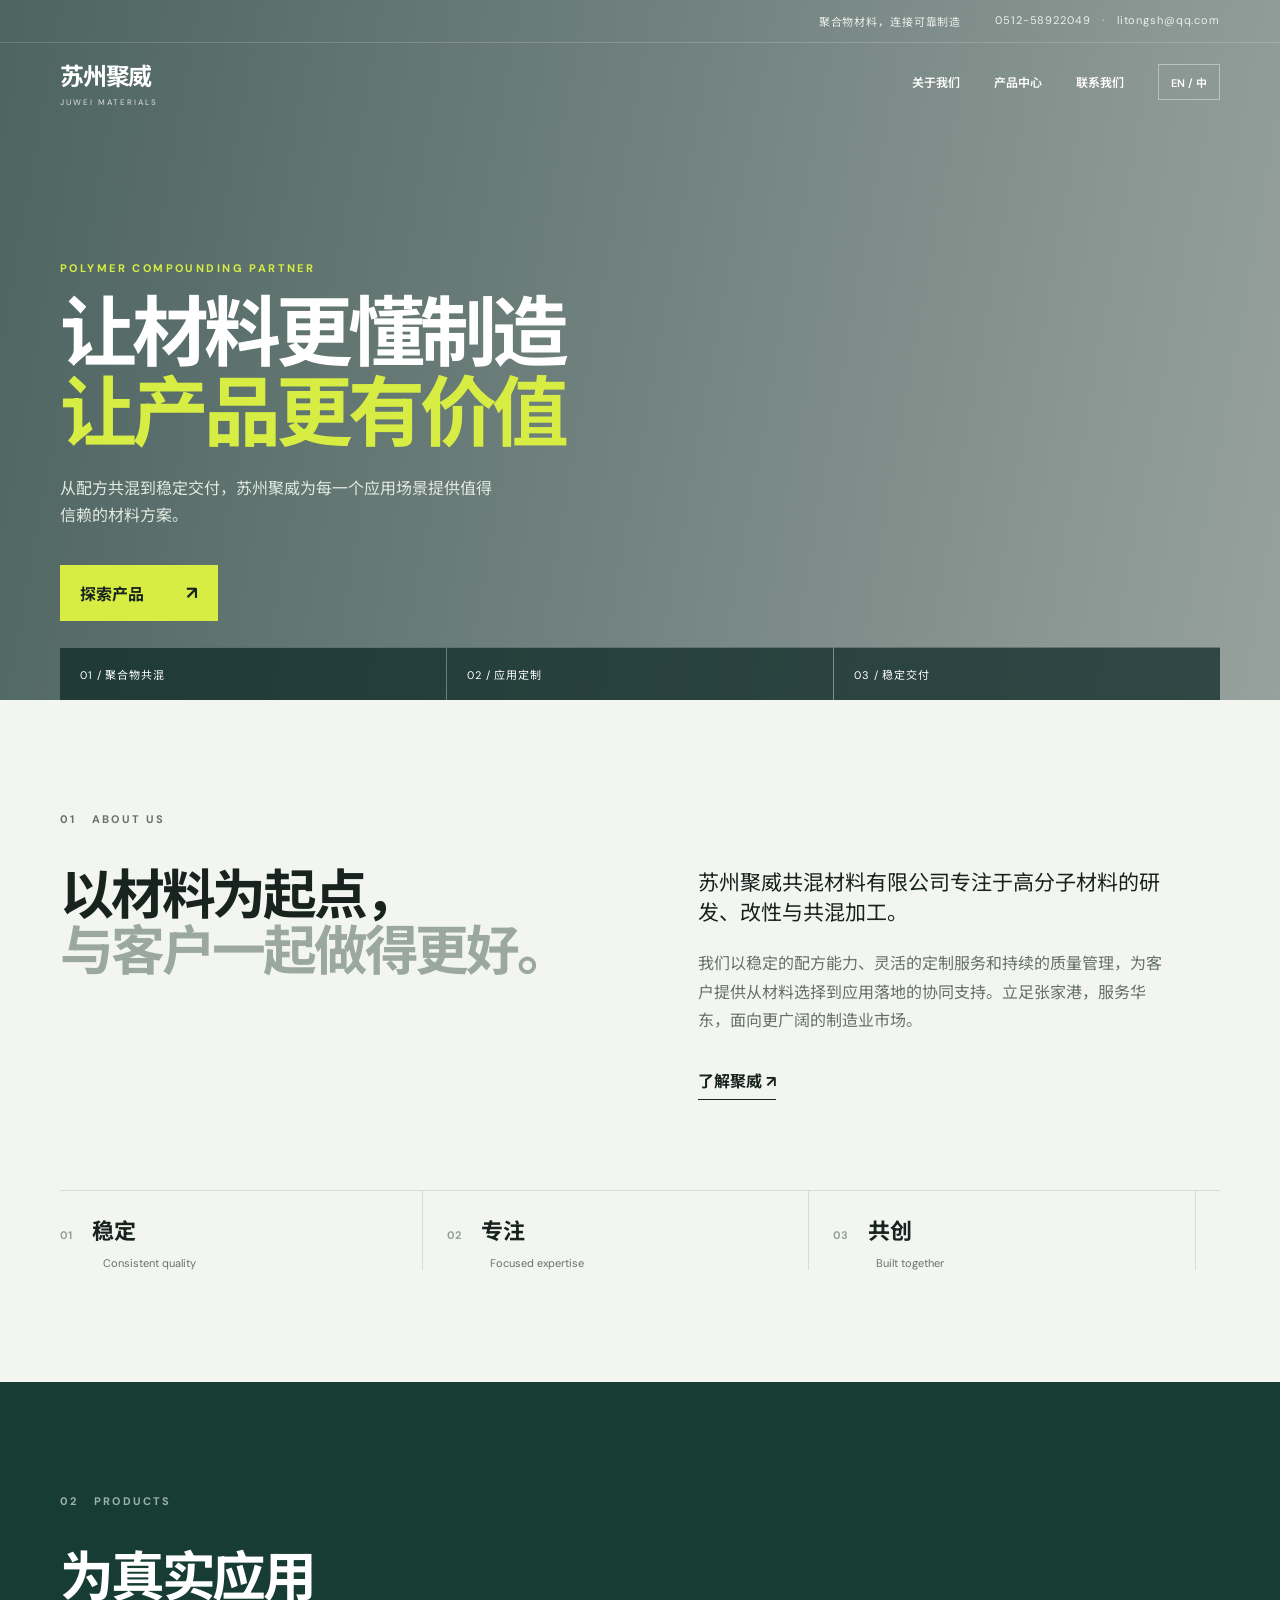
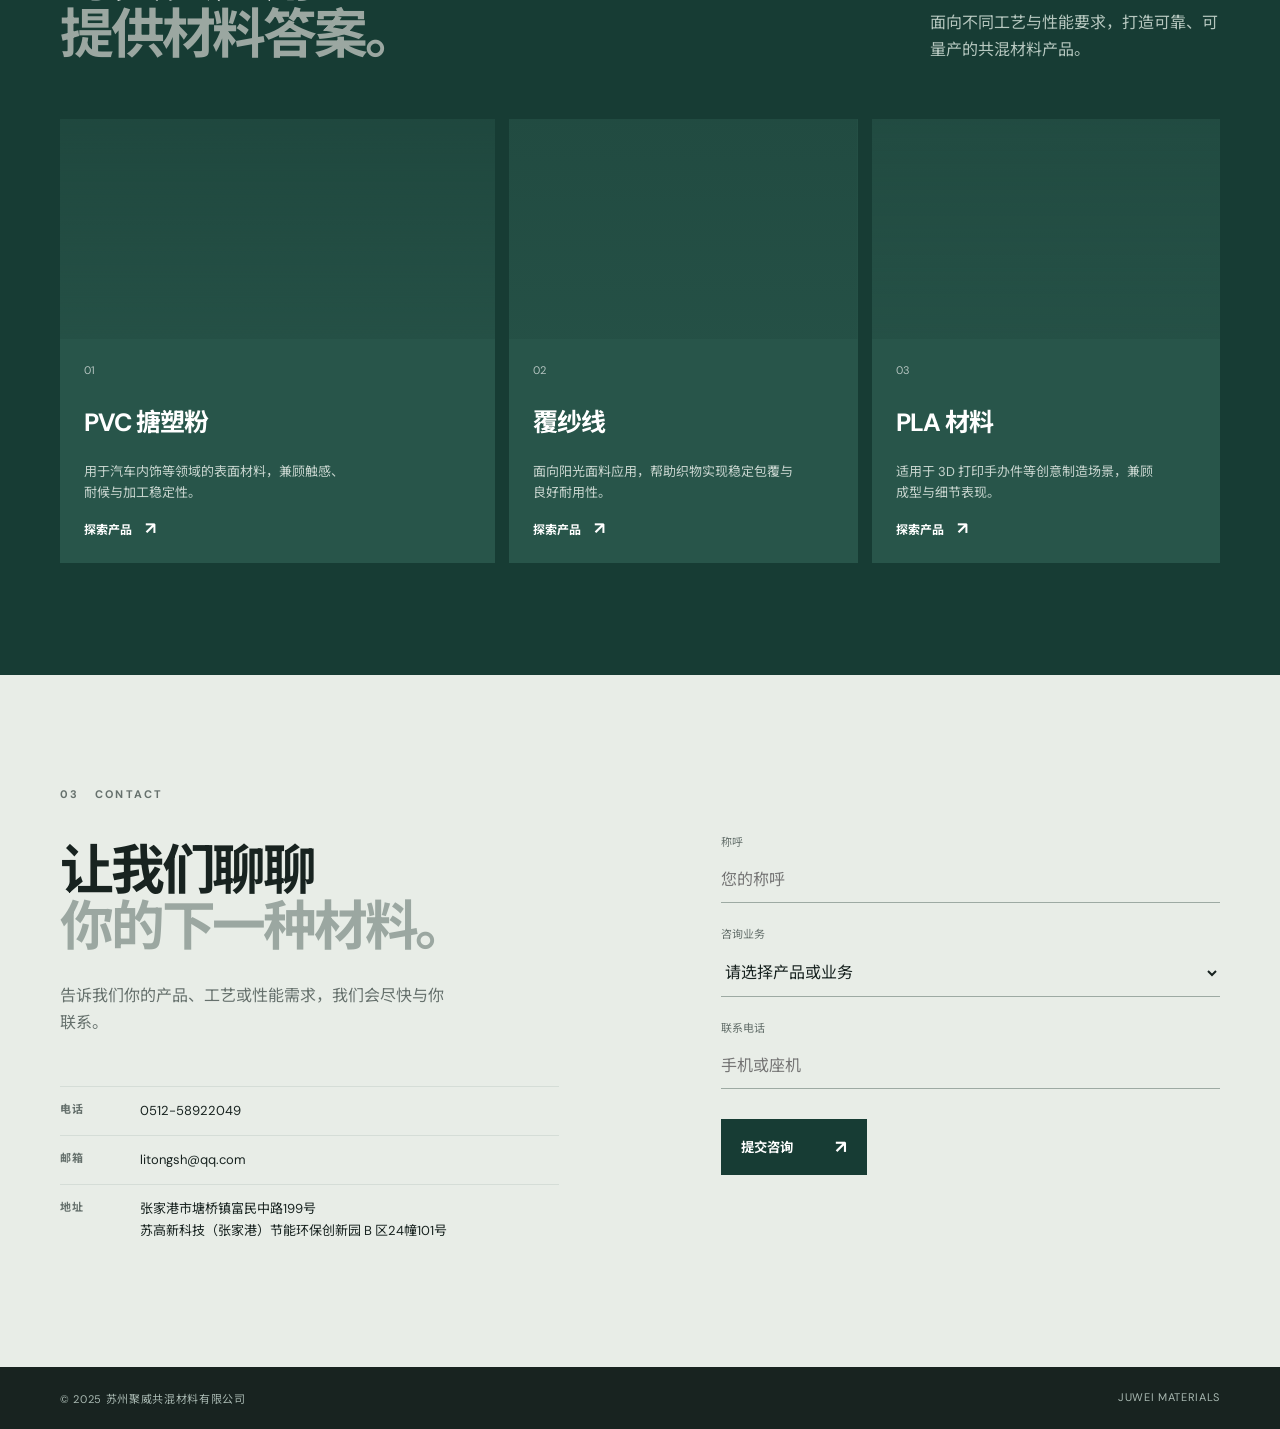
==== index.html @ 32080d35 "Add files via upload" ====
<!doctype html>
<html lang="zh-CN">
<head>
  <meta charset="utf-8" />
  <meta name="viewport" content="width=device-width, initial-scale=1" />
  <title>苏州聚威 | 聚合物共混解决方案</title>
  <meta name="description" content="苏州聚威共混材料有限公司，为汽车、家电、电子与阳光面料等领域提供可靠的聚合物共混材料解决方案。" />
  <link rel="preconnect" href="https://fonts.googleapis.com">
  <link rel="preconnect" href="https://fonts.gstatic.com" crossorigin>
  <link href="https://fonts.googleapis.com/css2?family=DM+Sans:wght@400;500;600;700&family=Noto+Sans+SC:wght@400;500;700;900&display=swap" rel="stylesheet">
  <link rel="stylesheet" href="styles.css" />
</head>
<body>
  <header class="site-header" id="top">
    <div class="topline"><span>聚合物材料，连接可靠制造</span><span>0512-58922049&nbsp;&nbsp; · &nbsp;&nbsp;litongsh@qq.com</span></div>
    <nav class="nav wrap">
      <a class="brand" href="#top">苏州聚威<span>JUWEI MATERIALS</span></a>
      <button class="menu-toggle" aria-label="打开菜单">☰</button>
      <div class="nav-links">
        <a href="#about" data-i18n="nav.about">关于我们</a><a href="#products" data-i18n="nav.products">产品中心</a><a href="#contact" data-i18n="nav.contact">联系我们</a>
        <button class="lang" id="langToggle">EN / 中</button>
      </div>
    </nav>
  </header>

  <main>
    <section class="hero">
      <div class="hero-overlay"></div><div class="wrap hero-inner">
        <p class="eyebrow">POLYMER COMPOUNDING PARTNER</p>
        <h1 data-i18n="hero.title">让材料更懂制造<br><em>让产品更有价值</em></h1>
        <p class="hero-copy" data-i18n="hero.copy">从配方共混到稳定交付，苏州聚威为每一个应用场景提供值得信赖的材料方案。</p>
        <a class="button button-light" href="#products" data-i18n="hero.cta">探索产品 <span>↗</span></a>
      </div>
      <div class="hero-stats wrap"><span data-i18n="stat.one">01 / 聚合物共混</span><span data-i18n="stat.two">02 / 应用定制</span><span data-i18n="stat.three">03 / 稳定交付</span></div>
    </section>

    <section class="intro wrap section" id="about">
      <div class="section-label">01&nbsp;&nbsp; ABOUT US</div>
      <div class="intro-grid"><h2 data-i18n="about.title">以材料为起点，<br><span>与客户一起做得更好。</span></h2><div><p class="lead" data-i18n="about.lead">苏州聚威共混材料有限公司专注于高分子材料的研发、改性与共混加工。</p><p data-i18n="about.body">我们以稳定的配方能力、灵活的定制服务和持续的质量管理，为客户提供从材料选择到应用落地的协同支持。立足张家港，服务华东，面向更广阔的制造业市场。</p><a class="text-link" href="#contact" data-i18n="about.link">了解聚威 <span>↗</span></a></div></div>
      <div class="values"><div><b>01</b><strong>稳定</strong><small>Consistent quality</small></div><div><b>02</b><strong>专注</strong><small>Focused expertise</small></div><div><b>03</b><strong>共创</strong><small>Built together</small></div></div>
    </section>

    <section class="products section" id="products"><div class="wrap"><div class="section-label light">02&nbsp;&nbsp; PRODUCTS</div><div class="products-head"><h2 data-i18n="products.title">为真实应用<br><span>提供材料答案。</span></h2><p data-i18n="products.copy">面向不同工艺与性能要求，打造可靠、可量产的共混材料产品。</p></div>
      <div class="product-grid">
        <article class="product-card"><div class="product-image image-pvc"></div><div class="product-info"><span class="product-no">01</span><h3 data-i18n="product.pvc.title">PVC 搪塑粉</h3><p data-i18n="product.pvc">用于汽车内饰等领域的表面材料，兼顾触感、耐候与加工稳定性。</p><a href="#contact" data-i18n="product.explore">探索产品 <span>↗</span></a></div></article>
        <article class="product-card"><div class="product-image image-yarn"></div><div class="product-info"><span class="product-no">02</span><h3 data-i18n="product.yarn.title">覆纱线</h3><p data-i18n="product.yarn">面向阳光面料应用，帮助织物实现稳定包覆与良好耐用性。</p><a href="#contact" data-i18n="product.explore">探索产品 <span>↗</span></a></div></article>
        <article class="product-card"><div class="product-image image-pla"></div><div class="product-info"><span class="product-no">03</span><h3 data-i18n="product.pla.title">PLA 材料</h3><p data-i18n="product.pla">适用于 3D 打印手办件等创意制造场景，兼顾成型与细节表现。</p><a href="#contact" data-i18n="product.explore">探索产品 <span>↗</span></a></div></article>
      </div></div></section>

    <section class="contact section" id="contact"><div class="wrap contact-grid"><div><div class="section-label">03&nbsp;&nbsp; CONTACT</div><h2 data-i18n="contact.title">让我们聊聊<br><span>你的下一种材料。</span></h2><p data-i18n="contact.copy">告诉我们你的产品、工艺或性能需求，我们会尽快与你联系。</p><div class="contact-details"><p><b data-i18n="contact.phone">电话</b>0512-58922049</p><p><b data-i18n="contact.email">邮箱</b>litongsh@qq.com</p><p><b data-i18n="contact.address">地址</b>张家港市塘桥镇富民中路199号<br>苏高新科技（张家港）节能环保创新园 B 区24幢101号</p></div></div><form id="inquiryForm"><label><span data-i18n="form.name">称呼</span><input required name="name" data-placeholder-zh="您的称呼" data-placeholder-en="Your name" placeholder="您的称呼" /></label><label><span data-i18n="form.business">咨询业务</span><select name="business"><option data-i18n="form.option">请选择产品或业务</option><option>PVC 搪塑粉</option><option>覆纱线</option><option>PLA 材料</option><option data-i18n="form.other">其他定制需求</option></select></label><label><span data-i18n="form.phone">联系电话</span><input required name="phone" type="tel" data-placeholder-zh="手机或座机" data-placeholder-en="Mobile or phone" placeholder="手机或座机" /></label><button class="button" type="submit" data-i18n="form.submit">提交咨询 <span>↗</span></button><p class="form-note" id="formNote"></p></form></div></section>
  </main>
  <footer><div class="wrap"><span>© 2025 苏州聚威共混材料有限公司</span><span>JUWEI MATERIALS</span></div></footer>
  <script src="script.js"></script>
</body>
</html>
---- styles.css ----
:root{--ink:#182320;--muted:#66716d;--paper:#f3f5f1;--lime:#d7ed43;--forest:#173c34;--line:#d5ddd7}*{box-sizing:border-box}html{scroll-behavior:smooth}body{margin:0;color:var(--ink);background:var(--paper);font-family:'DM Sans','Noto Sans SC',sans-serif}a{text-decoration:none;color:inherit}.wrap{width:min(1160px,calc(100% - 64px));margin:auto}.site-header{position:fixed;z-index:3;left:0;right:0;color:#fff}.topline{display:flex;justify-content:flex-end;gap:34px;padding:13px max(32px,calc((100% - 1160px)/2));font-size:11px;letter-spacing:.08em;opacity:.85;border-bottom:1px solid #ffffff34}.nav{height:78px;display:flex;align-items:center;justify-content:space-between}.brand{font-weight:700;font-size:24px;letter-spacing:-.05em}.brand span{display:block;font-size:8px;letter-spacing:.25em;font-weight:500;margin-top:5px;opacity:.7}.nav-links{display:flex;align-items:center;gap:34px;font-size:12px;font-weight:600}.nav-links a:hover{color:var(--lime)}.lang{background:none;border:1px solid #ffffff66;color:#fff;padding:9px 12px;font:inherit;font-size:11px;cursor:pointer}.menu-toggle{display:none;background:none;border:0;color:white;font-size:22px}.hero{min-height:700px;position:relative;background:linear-gradient(100deg,#0d2c28b8,#0c242166),url('assets/home-factory.png') center/cover;color:#fff}.hero-inner{padding-top:250px}.eyebrow{font-size:11px;letter-spacing:.22em;color:var(--lime);font-weight:700}.hero h1{font-size:clamp(46px,6vw,78px);line-height:1.04;letter-spacing:-.065em;margin:20px 0 20px;max-width:720px}.hero h1 em{font-style:normal;color:var(--lime)}.hero-copy{max-width:440px;line-height:1.7;color:#e0e8df}.button{display:inline-flex;align-items:center;justify-content:space-between;gap:42px;border:0;background:var(--forest);color:white;padding:16px 20px;font-weight:700;cursor:pointer;font-family:inherit}.button span{font-size:18px}.button-light{background:var(--lime);color:var(--ink);margin-top:20px}.hero-stats{position:absolute;bottom:0;left:0;right:0;display:flex;gap:1px}.hero-stats span{flex:1;padding:18px 20px;background:#0b2724b8;border-top:1px solid #ffffff42;font-size:11px;letter-spacing:.08em}.section{padding:112px 0}.section-label{font-size:11px;letter-spacing:.2em;color:var(--muted);font-weight:700;margin-bottom:42px}.intro-grid{display:grid;grid-template-columns:1fr 1fr;gap:10%;}.intro h2,.products h2,.contact h2{font-size:clamp(36px,4.2vw,60px);line-height:1.05;letter-spacing:-.06em;margin:0}.intro h2 span,.products h2 span,.contact h2 span{color:#9ba7a1}.intro p{line-height:1.8;color:var(--muted);max-width:470px}.intro .lead{font-size:21px;color:var(--ink);line-height:1.45;margin-top:0}.text-link{display:inline-block;margin-top:16px;font-weight:700;border-bottom:1px solid var(--ink);padding-bottom:7px}.values{display:flex;gap:0;border-top:1px solid var(--line);margin-top:90px}.values div{flex:1;padding:22px 20px 0 0;border-right:1px solid var(--line);margin-right:24px}.values b{font-size:11px;color:#94a19b;margin-right:20px}.values strong{font-size:22px}.values small{display:block;margin:10px 0 0 43px;color:var(--muted);font-size:11px}.products{background:var(--forest);color:#fff}.light{color:#9cb2a9}.products-head{display:flex;justify-content:space-between;align-items:end;margin-bottom:56px}.products-head p{max-width:290px;line-height:1.7;color:#b6c7bf;margin:0}.product-grid{display:grid;grid-template-columns:1.25fr 1fr 1fr;gap:14px}.product-card{background:#28554a;min-height:440px;display:flex;flex-direction:column;transition:transform .35s ease,background .35s ease,color .35s ease}.product-card:hover{background:var(--lime);color:var(--ink);transform:translateY(-10px) scale(1.025);z-index:1}.product-card:hover .product-info p{color:#31463d}.product-image{height:220px;background-size:cover;background-position:center}.image-pvc{background-image:linear-gradient(#173c3488,#173c3433),url('assets/image5.png')}.image-yarn{background-image:linear-gradient(#173c3466,#173c3433),url('assets/image6.png')}.image-pla{background-image:linear-gradient(#173c3466,#173c3433),url('assets/image7.png')}.product-info{padding:24px;display:flex;flex:1;flex-direction:column}.product-no{font-size:11px;opacity:.65}.product-info h3{font-size:25px;margin:25px 0 10px;letter-spacing:-.04em}.product-info p{font-size:13px;line-height:1.6;color:#c8d5cf;max-width:260px}.featured .product-info p{color:#31463d}.product-info a{margin-top:auto;font-size:12px;font-weight:700}.product-info a span{font-size:17px;margin-left:10px}.contact{background:#e8ede7}.contact-grid{display:grid;grid-template-columns:1fr 1fr;gap:14%;}.contact h2{margin-bottom:26px}.contact> .wrap>div>p{color:var(--muted);max-width:390px;line-height:1.7}.contact-details{margin-top:50px;font-size:13px;line-height:1.7}.contact-details p{display:flex;gap:20px;border-top:1px solid var(--line);padding:13px 0;margin:0}.contact-details b{width:60px;color:var(--muted);font-size:11px;text-transform:uppercase;letter-spacing:.1em}form{padding-top:46px}label{display:block;margin-bottom:22px}label span{display:block;font-size:11px;color:var(--muted);margin-bottom:8px}input,select{width:100%;border:0;border-bottom:1px solid #9daaa3;background:transparent;padding:12px 0;font:inherit;color:var(--ink);outline:none}form .button{margin-top:8px}.form-note{font-size:12px;color:#46725e;margin-top:20px}footer{background:var(--ink);color:#a8b8b1;padding:23px 0;font-size:11px}footer .wrap{display:flex;justify-content:space-between;letter-spacing:.06em}
@media(max-width:760px){.wrap{width:min(100% - 40px,600px)}.topline{display:none}.nav{height:75px}.menu-toggle{display:block}.nav-links{display:none;position:absolute;top:75px;left:20px;right:20px;background:var(--ink);padding:18px;flex-direction:column;align-items:flex-start;gap:18px}.nav-links.open{display:flex}.hero{min-height:650px}.hero-inner{padding-top:190px}.hero h1{font-size:48px}.hero-stats{display:none}.section{padding:76px 0}.intro-grid,.contact-grid{grid-template-columns:1fr;gap:35px}.intro h2{font-size:42px}.values{margin-top:55px}.values div{margin-right:12px;padding-right:8px}.values strong{display:block;margin-top:12px}.values small{margin-left:0}.products-head{display:block;margin-bottom:36px}.products-head p{margin-top:24px}.product-grid{grid-template-columns:1fr}.product-card{min-height:400px}.contact-grid{gap:15px}form{padding-top:5px}footer .wrap{display:block}footer span{display:block;margin:4px 0}}
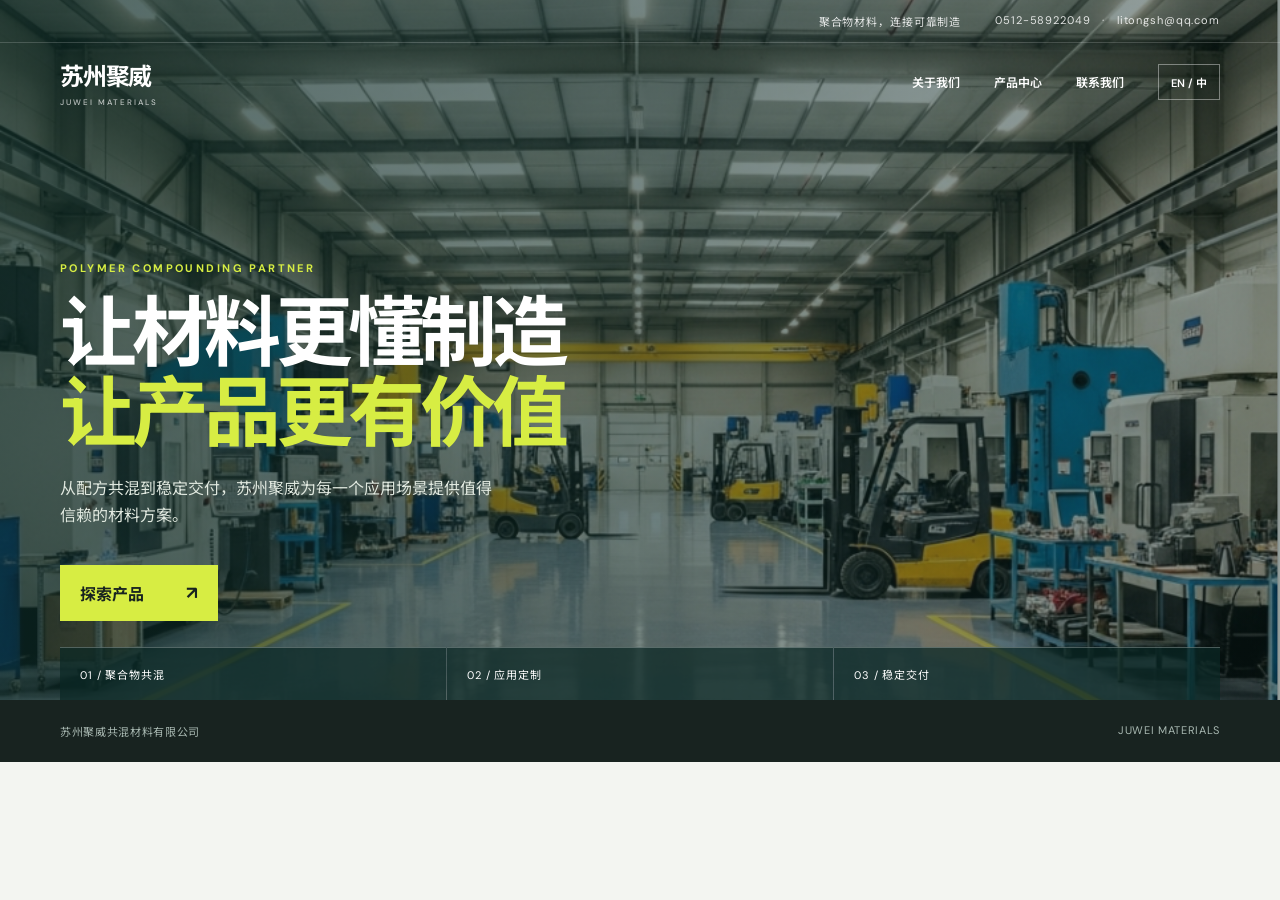
==== commit dda1327c: "Add files via upload" ====
--- a/index.html
+++ b/index.html
@@ -17,7 +17,7 @@
       <a class="brand" href="#top">苏州聚威<span>JUWEI MATERIALS</span></a>
       <button class="menu-toggle" aria-label="打开菜单">☰</button>
       <div class="nav-links">
-        <a href="#about" data-i18n="nav.about">关于我们</a><a href="#products" data-i18n="nav.products">产品中心</a><a href="#contact" data-i18n="nav.contact">联系我们</a>
+        <a href="about.html" data-i18n="nav.about">关于我们</a><a href="products.html" data-i18n="nav.products">产品中心</a><a href="contact.html" data-i18n="nav.contact">联系我们</a>
         <button class="lang" id="langToggle">EN / 中</button>
       </div>
     </nav>
@@ -29,27 +29,13 @@
         <p class="eyebrow">POLYMER COMPOUNDING PARTNER</p>
         <h1 data-i18n="hero.title">让材料更懂制造<br><em>让产品更有价值</em></h1>
         <p class="hero-copy" data-i18n="hero.copy">从配方共混到稳定交付，苏州聚威为每一个应用场景提供值得信赖的材料方案。</p>
-        <a class="button button-light" href="#products" data-i18n="hero.cta">探索产品 <span>↗</span></a>
+        <a class="button button-light" href="products.html" data-i18n="hero.cta">探索产品 <span>↗</span></a>
       </div>
       <div class="hero-stats wrap"><span data-i18n="stat.one">01 / 聚合物共混</span><span data-i18n="stat.two">02 / 应用定制</span><span data-i18n="stat.three">03 / 稳定交付</span></div>
     </section>
 
-    <section class="intro wrap section" id="about">
-      <div class="section-label">01&nbsp;&nbsp; ABOUT US</div>
-      <div class="intro-grid"><h2 data-i18n="about.title">以材料为起点，<br><span>与客户一起做得更好。</span></h2><div><p class="lead" data-i18n="about.lead">苏州聚威共混材料有限公司专注于高分子材料的研发、改性与共混加工。</p><p data-i18n="about.body">我们以稳定的配方能力、灵活的定制服务和持续的质量管理，为客户提供从材料选择到应用落地的协同支持。立足张家港，服务华东，面向更广阔的制造业市场。</p><a class="text-link" href="#contact" data-i18n="about.link">了解聚威 <span>↗</span></a></div></div>
-      <div class="values"><div><b>01</b><strong>稳定</strong><small>Consistent quality</small></div><div><b>02</b><strong>专注</strong><small>Focused expertise</small></div><div><b>03</b><strong>共创</strong><small>Built together</small></div></div>
-    </section>
-
-    <section class="products section" id="products"><div class="wrap"><div class="section-label light">02&nbsp;&nbsp; PRODUCTS</div><div class="products-head"><h2 data-i18n="products.title">为真实应用<br><span>提供材料答案。</span></h2><p data-i18n="products.copy">面向不同工艺与性能要求，打造可靠、可量产的共混材料产品。</p></div>
-      <div class="product-grid">
-        <article class="product-card"><div class="product-image image-pvc"></div><div class="product-info"><span class="product-no">01</span><h3 data-i18n="product.pvc.title">PVC 搪塑粉</h3><p data-i18n="product.pvc">用于汽车内饰等领域的表面材料，兼顾触感、耐候与加工稳定性。</p><a href="#contact" data-i18n="product.explore">探索产品 <span>↗</span></a></div></article>
-        <article class="product-card"><div class="product-image image-yarn"></div><div class="product-info"><span class="product-no">02</span><h3 data-i18n="product.yarn.title">覆纱线</h3><p data-i18n="product.yarn">面向阳光面料应用，帮助织物实现稳定包覆与良好耐用性。</p><a href="#contact" data-i18n="product.explore">探索产品 <span>↗</span></a></div></article>
-        <article class="product-card"><div class="product-image image-pla"></div><div class="product-info"><span class="product-no">03</span><h3 data-i18n="product.pla.title">PLA 材料</h3><p data-i18n="product.pla">适用于 3D 打印手办件等创意制造场景，兼顾成型与细节表现。</p><a href="#contact" data-i18n="product.explore">探索产品 <span>↗</span></a></div></article>
-      </div></div></section>
-
-    <section class="contact section" id="contact"><div class="wrap contact-grid"><div><div class="section-label">03&nbsp;&nbsp; CONTACT</div><h2 data-i18n="contact.title">让我们聊聊<br><span>你的下一种材料。</span></h2><p data-i18n="contact.copy">告诉我们你的产品、工艺或性能需求，我们会尽快与你联系。</p><div class="contact-details"><p><b data-i18n="contact.phone">电话</b>0512-58922049</p><p><b data-i18n="contact.email">邮箱</b>litongsh@qq.com</p><p><b data-i18n="contact.address">地址</b>张家港市塘桥镇富民中路199号<br>苏高新科技（张家港）节能环保创新园 B 区24幢101号</p></div></div><form id="inquiryForm"><label><span data-i18n="form.name">称呼</span><input required name="name" data-placeholder-zh="您的称呼" data-placeholder-en="Your name" placeholder="您的称呼" /></label><label><span data-i18n="form.business">咨询业务</span><select name="business"><option data-i18n="form.option">请选择产品或业务</option><option>PVC 搪塑粉</option><option>覆纱线</option><option>PLA 材料</option><option data-i18n="form.other">其他定制需求</option></select></label><label><span data-i18n="form.phone">联系电话</span><input required name="phone" type="tel" data-placeholder-zh="手机或座机" data-placeholder-en="Mobile or phone" placeholder="手机或座机" /></label><button class="button" type="submit" data-i18n="form.submit">提交咨询 <span>↗</span></button><p class="form-note" id="formNote"></p></form></div></section>
   </main>
-  <footer><div class="wrap"><span>© 2025 苏州聚威共混材料有限公司</span><span>JUWEI MATERIALS</span></div></footer>
+  <footer><div class="wrap"><span>苏州聚威共混材料有限公司</span><span>JUWEI MATERIALS</span></div></footer>
   <script src="script.js"></script>
 </body>
 </html>
--- a/styles.css
+++ b/styles.css
@@ -1,2 +1,10 @@
-:root{--ink:#182320;--muted:#66716d;--paper:#f3f5f1;--lime:#d7ed43;--forest:#173c34;--line:#d5ddd7}*{box-sizing:border-box}html{scroll-behavior:smooth}body{margin:0;color:var(--ink);background:var(--paper);font-family:'DM Sans','Noto Sans SC',sans-serif}a{text-decoration:none;color:inherit}.wrap{width:min(1160px,calc(100% - 64px));margin:auto}.site-header{position:fixed;z-index:3;left:0;right:0;color:#fff}.topline{display:flex;justify-content:flex-end;gap:34px;padding:13px max(32px,calc((100% - 1160px)/2));font-size:11px;letter-spacing:.08em;opacity:.85;border-bottom:1px solid #ffffff34}.nav{height:78px;display:flex;align-items:center;justify-content:space-between}.brand{font-weight:700;font-size:24px;letter-spacing:-.05em}.brand span{display:block;font-size:8px;letter-spacing:.25em;font-weight:500;margin-top:5px;opacity:.7}.nav-links{display:flex;align-items:center;gap:34px;font-size:12px;font-weight:600}.nav-links a:hover{color:var(--lime)}.lang{background:none;border:1px solid #ffffff66;color:#fff;padding:9px 12px;font:inherit;font-size:11px;cursor:pointer}.menu-toggle{display:none;background:none;border:0;color:white;font-size:22px}.hero{min-height:700px;position:relative;background:linear-gradient(100deg,#0d2c28b8,#0c242166),url('assets/home-factory.png') center/cover;color:#fff}.hero-inner{padding-top:250px}.eyebrow{font-size:11px;letter-spacing:.22em;color:var(--lime);font-weight:700}.hero h1{font-size:clamp(46px,6vw,78px);line-height:1.04;letter-spacing:-.065em;margin:20px 0 20px;max-width:720px}.hero h1 em{font-style:normal;color:var(--lime)}.hero-copy{max-width:440px;line-height:1.7;color:#e0e8df}.button{display:inline-flex;align-items:center;justify-content:space-between;gap:42px;border:0;background:var(--forest);color:white;padding:16px 20px;font-weight:700;cursor:pointer;font-family:inherit}.button span{font-size:18px}.button-light{background:var(--lime);color:var(--ink);margin-top:20px}.hero-stats{position:absolute;bottom:0;left:0;right:0;display:flex;gap:1px}.hero-stats span{flex:1;padding:18px 20px;background:#0b2724b8;border-top:1px solid #ffffff42;font-size:11px;letter-spacing:.08em}.section{padding:112px 0}.section-label{font-size:11px;letter-spacing:.2em;color:var(--muted);font-weight:700;margin-bottom:42px}.intro-grid{display:grid;grid-template-columns:1fr 1fr;gap:10%;}.intro h2,.products h2,.contact h2{font-size:clamp(36px,4.2vw,60px);line-height:1.05;letter-spacing:-.06em;margin:0}.intro h2 span,.products h2 span,.contact h2 span{color:#9ba7a1}.intro p{line-height:1.8;color:var(--muted);max-width:470px}.intro .lead{font-size:21px;color:var(--ink);line-height:1.45;margin-top:0}.text-link{display:inline-block;margin-top:16px;font-weight:700;border-bottom:1px solid var(--ink);padding-bottom:7px}.values{display:flex;gap:0;border-top:1px solid var(--line);margin-top:90px}.values div{flex:1;padding:22px 20px 0 0;border-right:1px solid var(--line);margin-right:24px}.values b{font-size:11px;color:#94a19b;margin-right:20px}.values strong{font-size:22px}.values small{display:block;margin:10px 0 0 43px;color:var(--muted);font-size:11px}.products{background:var(--forest);color:#fff}.light{color:#9cb2a9}.products-head{display:flex;justify-content:space-between;align-items:end;margin-bottom:56px}.products-head p{max-width:290px;line-height:1.7;color:#b6c7bf;margin:0}.product-grid{display:grid;grid-template-columns:1.25fr 1fr 1fr;gap:14px}.product-card{background:#28554a;min-height:440px;display:flex;flex-direction:column;transition:transform .35s ease,background .35s ease,color .35s ease}.product-card:hover{background:var(--lime);color:var(--ink);transform:translateY(-10px) scale(1.025);z-index:1}.product-card:hover .product-info p{color:#31463d}.product-image{height:220px;background-size:cover;background-position:center}.image-pvc{background-image:linear-gradient(#173c3488,#173c3433),url('assets/image5.png')}.image-yarn{background-image:linear-gradient(#173c3466,#173c3433),url('assets/image6.png')}.image-pla{background-image:linear-gradient(#173c3466,#173c3433),url('assets/image7.png')}.product-info{padding:24px;display:flex;flex:1;flex-direction:column}.product-no{font-size:11px;opacity:.65}.product-info h3{font-size:25px;margin:25px 0 10px;letter-spacing:-.04em}.product-info p{font-size:13px;line-height:1.6;color:#c8d5cf;max-width:260px}.featured .product-info p{color:#31463d}.product-info a{margin-top:auto;font-size:12px;font-weight:700}.product-info a span{font-size:17px;margin-left:10px}.contact{background:#e8ede7}.contact-grid{display:grid;grid-template-columns:1fr 1fr;gap:14%;}.contact h2{margin-bottom:26px}.contact> .wrap>div>p{color:var(--muted);max-width:390px;line-height:1.7}.contact-details{margin-top:50px;font-size:13px;line-height:1.7}.contact-details p{display:flex;gap:20px;border-top:1px solid var(--line);padding:13px 0;margin:0}.contact-details b{width:60px;color:var(--muted);font-size:11px;text-transform:uppercase;letter-spacing:.1em}form{padding-top:46px}label{display:block;margin-bottom:22px}label span{display:block;font-size:11px;color:var(--muted);margin-bottom:8px}input,select{width:100%;border:0;border-bottom:1px solid #9daaa3;background:transparent;padding:12px 0;font:inherit;color:var(--ink);outline:none}form .button{margin-top:8px}.form-note{font-size:12px;color:#46725e;margin-top:20px}footer{background:var(--ink);color:#a8b8b1;padding:23px 0;font-size:11px}footer .wrap{display:flex;justify-content:space-between;letter-spacing:.06em}
+:root{--ink:#182320;--muted:#66716d;--paper:#f3f5f1;--lime:#d7ed43;--forest:#173c34;--line:#d5ddd7}*{box-sizing:border-box}html{scroll-behavior:smooth}body{margin:0;color:var(--ink);background:var(--paper);font-family:'DM Sans','Noto Sans SC',sans-serif}a{text-decoration:none;color:inherit}.wrap{width:min(1160px,calc(100% - 64px));margin:auto}.site-header{position:fixed;z-index:3;left:0;right:0;color:#fff}.topline{display:flex;justify-content:flex-end;gap:34px;padding:13px max(32px,calc((100% - 1160px)/2));font-size:11px;letter-spacing:.08em;opacity:.85;border-bottom:1px solid #ffffff34}.nav{height:78px;display:flex;align-items:center;justify-content:space-between}.brand{font-weight:700;font-size:24px;letter-spacing:-.05em}.brand span{display:block;font-size:8px;letter-spacing:.25em;font-weight:500;margin-top:5px;opacity:.7}.nav-links{display:flex;align-items:center;gap:34px;font-size:12px;font-weight:600}.nav-links a:hover{color:var(--lime)}.lang{background:none;border:1px solid #ffffff66;color:#fff;padding:9px 12px;font:inherit;font-size:11px;cursor:pointer}.menu-toggle{display:none;background:none;border:0;color:white;font-size:22px}.hero{min-height:700px;position:relative;background:linear-gradient(100deg,#0d2c28b8,#0c242166),url('assets/home-factory.png') center/cover;color:#fff}.hero-inner{padding-top:250px}.eyebrow{font-size:11px;letter-spacing:.22em;color:var(--lime);font-weight:700}.hero h1{font-size:clamp(46px,6vw,78px);line-height:1.04;letter-spacing:-.065em;margin:20px 0 20px;max-width:720px}.hero h1 em{font-style:normal;color:var(--lime)}.hero-copy{max-width:440px;line-height:1.7;color:#e0e8df}.button{display:inline-flex;align-items:center;justify-content:space-between;gap:42px;border:0;background:var(--forest);color:white;padding:16px 20px;font-weight:700;cursor:pointer;font-family:inherit}.button span{font-size:18px}.button-light{background:var(--lime);color:var(--ink);margin-top:20px}.hero-stats{position:absolute;bottom:0;left:0;right:0;display:flex;gap:1px}.hero-stats span{flex:1;padding:18px 20px;background:#0b2724b8;border-top:1px solid #ffffff42;font-size:11px;letter-spacing:.08em}.section{padding:112px 0}.section-label{font-size:11px;letter-spacing:.2em;color:var(--muted);font-weight:700;margin-bottom:42px}.intro-grid{display:grid;grid-template-columns:1fr 1fr;gap:10%;}.intro h2,.products h2,.contact h2{font-size:clamp(36px,4.2vw,60px);line-height:1.05;letter-spacing:-.06em;margin:0}.intro h2 span,.products h2 span,.contact h2 span{color:#9ba7a1}.intro p{line-height:1.8;color:var(--muted);max-width:470px}.intro .lead{font-size:21px;color:var(--ink);line-height:1.45;margin-top:0}.text-link{display:inline-block;margin-top:16px;font-weight:700;border-bottom:1px solid var(--ink);padding-bottom:7px}.values{display:flex;gap:0;border-top:1px solid var(--line);margin-top:90px}.values div{flex:1;padding:22px 20px 0 0;border-right:1px solid var(--line);margin-right:24px}.values b{font-size:11px;color:#94a19b;margin-right:20px}.values strong{font-size:22px}.values small{display:block;margin:10px 0 0 43px;color:var(--muted);font-size:11px}.products{background:var(--forest);color:#fff}.light{color:#9cb2a9}.products-head{display:flex;justify-content:space-between;align-items:end;margin-bottom:56px}.products-head p{max-width:290px;line-height:1.7;color:#b6c7bf;margin:0}.product-grid{display:grid;grid-template-columns:repeat(3,minmax(0,1fr));gap:14px}.product-card{background:#28554a;min-height:440px;display:flex;flex-direction:column;transition:transform .35s ease,background .35s ease,color .35s ease}.product-card:hover{background:var(--lime);color:var(--ink);transform:translateY(-10px) scale(1.025);z-index:1}.product-card:hover .product-info p{color:#31463d}.product-image{width:100%;height:240px;flex:0 0 240px;background-size:cover;background-position:center}.image-pvc{background-image:linear-gradient(#173c3444,#173c3422),url('assets/image5.png');background-position:center 52%}.image-yarn{background-image:linear-gradient(#173c3466,#173c3433),url('assets/image6.png')}.image-pla{background-image:linear-gradient(#173c3466,#173c3433),url('assets/image7.png')}.product-info{padding:24px;display:flex;flex:1;flex-direction:column}.product-no{font-size:11px;opacity:.65}.product-info h3{font-size:25px;margin:25px 0 10px;letter-spacing:-.04em}.product-info p{font-size:13px;line-height:1.6;color:#c8d5cf;max-width:260px}.featured .product-info p{color:#31463d}.product-info a{margin-top:auto;font-size:12px;font-weight:700}.product-info a span{font-size:17px;margin-left:10px}.contact{background:#e8ede7}.contact-grid{display:grid;grid-template-columns:1fr 1fr;gap:14%;}.contact h2{margin-bottom:26px}.contact> .wrap>div>p{color:var(--muted);max-width:390px;line-height:1.7}.contact-details{margin-top:50px;font-size:13px;line-height:1.7}.contact-details p{display:flex;gap:20px;border-top:1px solid var(--line);padding:13px 0;margin:0}.contact-details b{width:60px;color:var(--muted);font-size:11px;text-transform:uppercase;letter-spacing:.1em}form{padding-top:46px}label{display:block;margin-bottom:22px}label span{display:block;font-size:11px;color:var(--muted);margin-bottom:8px}input,select{width:100%;border:0;border-bottom:1px solid #9daaa3;background:transparent;padding:12px 0;font:inherit;color:var(--ink);outline:none}form .button{margin-top:8px}.form-note{font-size:12px;color:#46725e;margin-top:20px}footer{background:var(--ink);color:#a8b8b1;padding:23px 0;font-size:11px}footer .wrap{display:flex;justify-content:space-between;letter-spacing:.06em}
 @media(max-width:760px){.wrap{width:min(100% - 40px,600px)}.topline{display:none}.nav{height:75px}.menu-toggle{display:block}.nav-links{display:none;position:absolute;top:75px;left:20px;right:20px;background:var(--ink);padding:18px;flex-direction:column;align-items:flex-start;gap:18px}.nav-links.open{display:flex}.hero{min-height:650px}.hero-inner{padding-top:190px}.hero h1{font-size:48px}.hero-stats{display:none}.section{padding:76px 0}.intro-grid,.contact-grid{grid-template-columns:1fr;gap:35px}.intro h2{font-size:42px}.values{margin-top:55px}.values div{margin-right:12px;padding-right:8px}.values strong{display:block;margin-top:12px}.values small{margin-left:0}.products-head{display:block;margin-bottom:36px}.products-head p{margin-top:24px}.product-grid{grid-template-columns:1fr}.product-card{min-height:400px}.contact-grid{gap:15px}form{padding-top:5px}footer .wrap{display:block}footer span{display:block;margin:4px 0}}
+ .inner-header{position:relative;background:var(--forest)}
+ .page-hero{padding:150px 0 92px;background:var(--forest);color:#fff}
+ .page-hero h1{font-size:clamp(44px,6vw,76px);line-height:1.04;letter-spacing:-.06em;margin:0}
+ .page-hero h1 span{color:var(--lime)}
+.distribution{display:grid;grid-template-columns:repeat(3,1fr) 1.6fr;gap:1px;margin-top:88px;background:var(--line);border:1px solid var(--line)}.distribution>div{min-height:170px;padding:28px;background:var(--paper);display:flex;flex-direction:column;justify-content:space-between}.distribution span{font-size:32px;font-weight:700}.distribution b{font-size:12px;color:var(--muted)}.distribution h2{font-size:25px;letter-spacing:0;margin:0}.distribution p{font-size:13px;line-height:1.7;margin:15px 0 0}
+.distribution{display:grid;grid-template-columns:repeat(3,1fr) 1.6fr;gap:1px;margin-top:88px;background:var(--line);border:1px solid var(--line)}
+.about-content{background:var(--paper)}.about-split{display:grid;grid-template-columns:minmax(0,1.05fr) minmax(0,.95fr);align-items:stretch;min-height:560px}.about-split>img{width:100%;height:100%;max-height:620px;object-fit:cover;object-position:center}.about-copy{padding:64px 8% 64px 12%;display:flex;flex-direction:column;justify-content:center}.eyebrow.dark{color:var(--forest)}.about-copy .lead{font-size:26px;line-height:1.45;color:var(--ink)}.about-copy>p:not(.lead):not(.eyebrow){color:var(--muted);line-height:1.9}.about-copy .button{align-self:flex-start;margin-top:22px}.clients{padding:78px 0;background:var(--forest);color:#fff}.clients-grid{display:grid;grid-template-columns:.8fr 1.2fr;gap:12%;align-items:end}.clients h2,.values-section h2{font-size:42px;letter-spacing:0;margin:12px 0 0}.clients-grid>p{color:#bfd0c9;line-height:1.9;margin:0}.values-section{background:#e8ede7}.values-section .values{margin-top:44px}
+@media(max-width:760px){.about-split,.clients-grid{grid-template-columns:1fr}.about-split>img{height:440px}.about-copy{padding:44px 0}.clients-grid{gap:28px}.product-image{height:220px;flex-basis:220px}}
